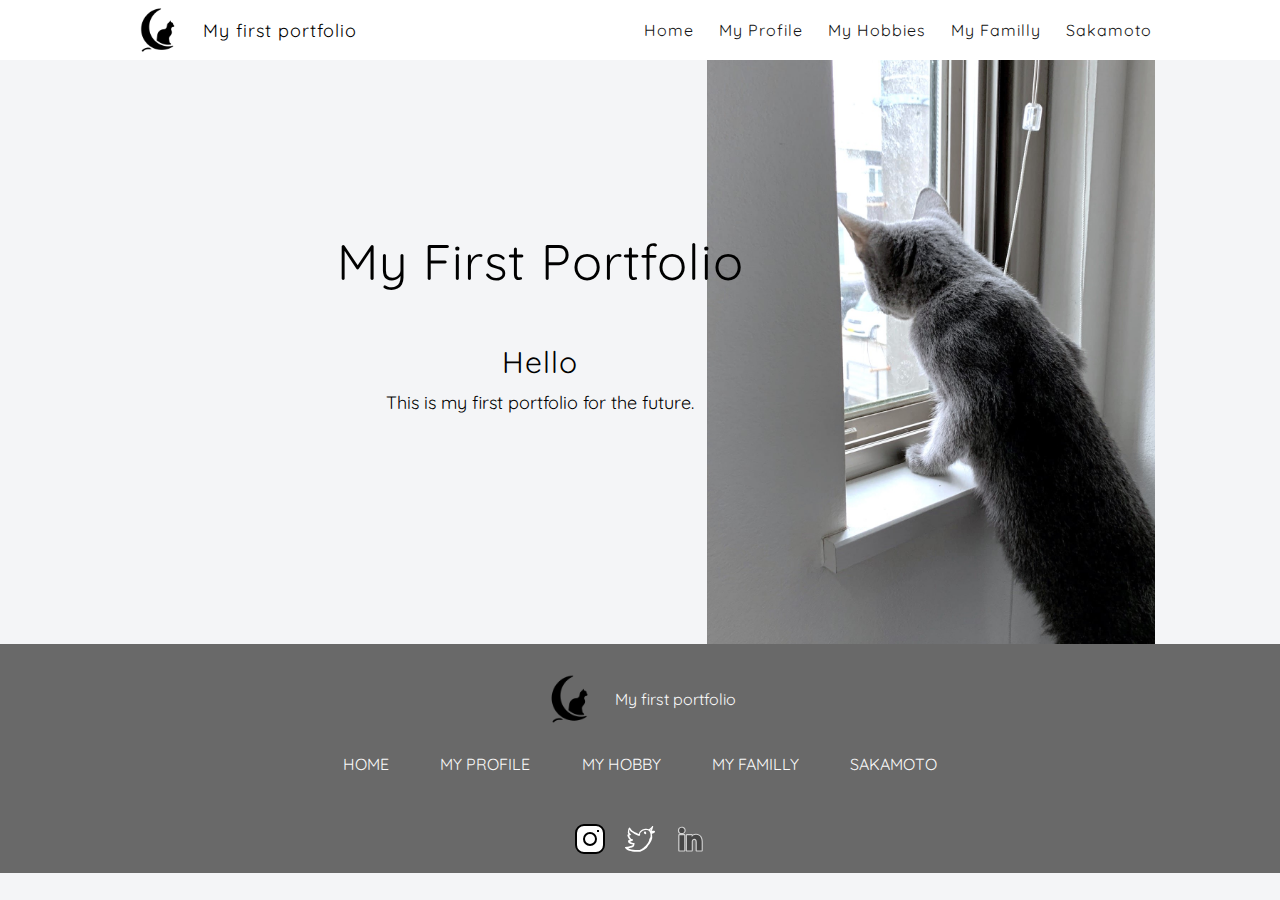
==== index.html @ bf7a6a35 "Initial commit" ====
<!DOCTYPE html>
<html lang="en">
    <head>
        <meta charset="UTF-8">
        <meta http-equiv="X-UA-Compatible" content="IE=edge">
        <meta name="viewport" content="width=device-width, initial-scale=1.0">
        <title>My First Portfolio</title>
        <link rel="stylesheet" href="css/style.css">
    </head>
    <body>
        <!-- HEADER -->
        <nav class="nav-section"> <!-- ←This section has 2 block containers, one of those is for image and title, the other one is for links. -->
            <div class="nav-title">
                <img src="imgs/black-cat.png" alt="Icon of the cat">
                <p>My first portfolio</p>
            </div>
            <ul class="nav-links">
                <li><a href="index.html">Home</a></li>
                <li><a href="pages/profile.html">My Profile</a></li>
                <li><a href="pages/hobby.html">My Hobbies</a></li>
                <li><a href="pages/familly.html">My Familly</a></li>
                <li><a href="pages/cat.html">Sakamoto</a></li>
            </ul>
        </nav>
        <!-- MAIN -->
        <main class="landing-page"><!-- ←This section has 2 block containers. -->
            <section>
                <h1>My First Portfolio</h1>
            </section>
            <section>
                <h2>Hello</h2>
                <p>This is my first portfolio for the future.</p>
            </section>
        </main>
        <!-- FOOTER -->
        <footer id="footer-container"><!-- ←This section has 3 block containers. -->
            <div class="footer-logo">
                <img src="imgs/black-cat.png" alt="Icon of the cat">
                <p>My first portfolio</p>
            </div>
            <div>
                <ul class="footer-links">
                    <li><a href="index.html">HOME</a></li>
                    <li><a href="pages/profile.html">MY PROFILE</a></li>
                    <li><a href="pages/hobby.html">MY HOBBY</a></li>
                    <li><a href="pages/familly.html">MY FAMILLY</a></li>
                    <li><a href="pages/cat.html">SAKAMOTO</a></li>
                </ul> 
            </div>
            <div>
                <ul class="footer-sm">
                    <a href="#"><img src="imgs/instagram.svg" alt="My Instagram account"></a>
                    <a href="#"><img src="imgs/twitter.svg" alt="My Twitter account"></a>
                    <a href="#"><img src="imgs/linkedin.svg" alt="My Linkedin account"></a>
                </ul>
            </div>
        </footer>
    </body>
</html>
---- css/style.css ----
@import url('https://fonts.googleapis.com/css2?family=Quicksand:wght@300;400;500&display=swap');

*{
    margin: 0;
    padding: 0;
    box-sizing: border-box;   
    list-style-type: none;
    font-weight: normal;
    text-decoration: none;
    font-family: 'Quicksand', sans-serif;
}

body {
    background-color:#F4F5F7
}

html { 
    scroll-behavior: smooth;
}

/* ----------HEADER SECTION---------- */

/* Flex container */
.nav-section { 
    display: flex;
    align-items: center;
    flex-wrap: wrap;
    justify-content: space-between;
    letter-spacing: 1px;
    background-color: #fff;
    padding: 0% 10%;
}


/* Flex box and items */
.nav-title { 
    display: flex;
    align-items: center;
    flex-wrap: wrap;
}

.nav-title p {
    font-size: 18px;
}

.nav-title img { 
    margin-right: 15px;
    height: 60px;
    padding: 3%;
}

.nav-links { 
    display: flex;
    align-items: center;
    flex-wrap: wrap;
    column-gap: 25px;
}

.nav-links a { 
    color: #141414;
}

.nav-links a:hover {
    color: #31aae2;
    font-weight: bold;
}

/* ----------LANDING PAGE---------- */

/* Block container */
.landing-page {
    text-align: center;
    padding: 110px 10% 230px 10%;
    /* For Background img (cat) */
    background-image: url(../imgs/IMG_8532_Original.jpeg);
    background-size: 35%;
    background-repeat: no-repeat;
    background-position: 85% 0%;
    /**/
}

.landing-page h1{
    padding: 60px 200px 50px 0px;
    font-size: 50px;
    letter-spacing: 1px;
}

.landing-page h2{
    margin-bottom: 10px;
    padding: 0px 200px 0px 0px;
    font-size: 30px;
    letter-spacing: 1px;
}

.landing-page p {
    padding: 0px 200px 0px 0px;
    font-size: 18px;
}


/* ----------MY PROFILE PAGE---------- */


/* Block container */
.profile-container {
    margin: 100px 10%;
    padding: 3% 5%;
    border: solid 0.5px #141414;
}

.profile {
    text-align: center;
}

.profile h1 {
    position: relative;/* For underline */
    padding-bottom: 18px;
    font-size: 25px;
}

.profile h1:before {
    content: '';
    position: absolute; /* For underline */
    left: 50%;
    bottom: 15px; /*Vertical position of line*/
    width: 100px; /*Line length*/
    height: 1px; /*Line thickness*/
    transform: translateX(-50%); /*Justidication*/
    background-color: black; /*Line color*/
    border-radius: 2px; /*Roundness of a line*/
  }

.profile h2 {
    position: relative;/* For underline */
    padding-bottom: 20px;
    font-size: 20px;
}

.profile h2:before {
    content: '';
    position: absolute; /* For underline */
    left: 50%;
    bottom: 15px; /*Vertical position of line*/
    width: 100px; /*Line length*/
    height: 1px; /*Line thickness*/
    transform: translateX(-50%); /*Justification*/
    background-color: black; /*Line color*/
    border-radius: 2px; /*Roundness of a line*/
  }

.profile p {
    padding-bottom: 30px;
    font-size: 18px;
}

.map { /* Google Map container*/
    position: relative;
    width: 70%;
    padding-top: 30%;
}

.map iframe { /* Google Map */
    position: absolute;
    top: 0;
    left: 20%;
    width: 100%;
    height: 100%;
}


/* ----------MY HOBBY PAGE---------- */


/* Flex container */
.hobby-container {
    display: flex;
    padding: 0% 10%;
}

/* Flex Box and items */

/* Sidebar */
.hobby-sidebar {
    display: flex;
    flex-direction: column; /* Vertical item */
    padding: 30px 15px;
    row-gap: 20px;
    padding-top: 25px;
}

.hobby-sidebar h1 {
    font-size: 25px;
    letter-spacing: 1px;
}

.hobby-sidebar ul {
    display: flex;
    flex-direction: column; /* Vertical item */
    row-gap: 15px;
    position: sticky; /* Tracking sidebar */
    top: 5px;
}

.hobby-sidebar a {
    font-size: 20px;
    color: #aaaaaa;
}

.hobby-sidebar img { /* Scroll arrow img */
    width: 20px;
    margin-left: auto;
    position: sticky; /* Tracking sidebar */
    top: 62%;
}

.li-fishing {
    position: relative; /* For sidebar links */
    border-left: #31aae2 solid 2px;
    padding-left: 10px;
}

.li-fishing a:hover {
    color: black;
}

.li-fishing a::after {
    position: absolute; /* For sidebar links */
    bottom: 0; /*Vertical position of line*/
    left: 50%; /* Justification */
    content: '';
    width: 0; /* Spreading under line */
    height: 2px; /*Line thickness*/
    background-color: #31aae2; /* Line color */
    transition: .3s; /* Spreading speed of underline */
    transform: translateX(-50%); /* Justification */
  }
  
.li-fishing a:hover::after{
    width: 100%;
}

.li-snowboarding {
    position: relative;
    border-left: #31aae2 solid 2px;
    padding-left: 10px;
}

.li-snowboarding a:hover {
    color: black;
}

.li-snowboarding a::after { /* Same gimmick */
    position: absolute;
    bottom: 0;
    left: 50%;
    content: '';
    width: 0;
    height: 2px;
    background-color: #31aae2;
    transition: .3s;
    transform: translateX(-50%);
  }
  
.li-snowboarding a:hover::after{
    width: 100%;
}

.li-camping {
    position: relative;
    border-left: #31aae2 solid 2px;
    padding-left: 10px;
}

.li-camping a:hover {
    color: black;
}

.li-camping a::after { /* Same gimmick */
    position: absolute;
    bottom: 0;
    left: 50%;
    content: '';
    width: 0;
    height: 2px;
    background-color: #31aae2;
    transition: .3s;
    transform: translateX(-50%);
  }
  
.li-camping a:hover::after{
    width: 100%;
}

.li-motorcycle {
    position: relative;
    border-left: #31aae2 solid 2px;
    padding-left: 10px;
}

.li-motorcycle a:hover {
    color: black;
}

.li-motorcycle a::after { /* Same gimmick */
    position: absolute;
    bottom: 0;
    left: 50%;
    content: '';
    width: 0;
    height: 2px;
    background-color: #31aae2;
    transition: .3s;
    transform: translateX(-50%);
  }
  
.li-motorcycle a:hover::after{
    width: 100%;
}

.li-sakamoto {
    position: relative;
    border-left: #31aae2 solid 2px;
    padding-left: 10px;
}

.li-sakamoto a:hover {
    color: black;
}

.li-sakamoto a::after { /* Same gimmick */
    position: absolute;
    bottom: 0;
    left: 50%;
    content: '';
    width: 0;
    height: 2px;
    background-color: #31aae2;
    transition: .3s;
    transform: translateX(-50%);
  }
  
.li-sakamoto a:hover::after{
    width: 100%;
}

/* Gallery */
#fishing-section {
    display: flex;
    flex-wrap: wrap;
    row-gap: 40px;
    column-gap: 30px;
    padding-top: 8%;
    padding-left: 2%;
    position: relative; /* For titles and underline */
}

#fishing-section h2 {
    position: absolute; /* For titles and underline */
    top: 3%;
    font-size: 30px;
    letter-spacing: 2px;
}

#fishing-section h2::before {
    content: '';
    position: absolute; /* For titles and underline */
    left: 110%;
    bottom: 20px; /*Vertical position of line*/
    width: 820px; /*Line length*/
    height: 0.5px; /*Line thickness*/
    background-color: #31aae2; /*Line color*/
    border-radius: 5px; /*Roundness of a line*/
}

#fishing-section img {
    height: 205px;
    width: 100%;
}

#fishing-section img:hover{
    transform: scale(1.05);
    transition: transform 0.6s ease;
}

/*--------------------------------------------*/

#snowboarding-section { /* Same gimmick */
    display: flex;
    flex-wrap: wrap;
    row-gap: 40px;
    column-gap: 30px;
    padding-top: 8%;
    padding-left: 2%;
    position: relative;
}

#snowboarding-section h2 {
    position: absolute;
    top: 3%;
    font-size: 30px;
    letter-spacing: 2px;
}

#snowboarding-section h2::before {
    content: '';
    position: absolute;
    left: 110%;
    bottom: 20px;/*線の上下位置*/
    width: 700px;/*線の長さ*/
    height: 1px;/*線の太さ*/
    background-color: #31aae2;/*線の色*/
    border-radius: 2px;/*線の丸み*/
}

#snowboarding-section img {
    height: 205px;
    width: 100%;
}

#snowboarding-section img:hover{
    transform: scale(1.05);
    transition: transform 0.6s ease;
}

/*--------------------------------------------*/

#camping-section { /* Same gimmick */
    display: flex;
    flex-wrap: wrap;
    row-gap: 40px;
    column-gap: 30px;
    padding-top: 8%;
    padding-left: 2%;
    position: relative;
}

#camping-section h2 {
    position: absolute;
    top: 3%;
    font-size: 30px;
    letter-spacing: 2px;
}

#camping-section h2::before {
    content: '';
    position: absolute;
    left: 110%;
    bottom: 20px;/*線の上下位置*/
    width: 790px;/*線の長さ*/
    height: 1px;/*線の太さ*/
    background-color: #31aae2;/*線の色*/
    border-radius: 2px;/*線の丸み*/
}

#camping-section img {
    height: 205px;
    width: 100%;
}

#camping-section img:hover{
    transform: scale(1.05);
    transition: transform 0.6s ease;
}

/*--------------------------------------------*/

#motorcycle-section { /* Same gimmick */
    display: flex;
    flex-wrap: wrap;
    row-gap: 40px;
    column-gap: 30px;
    padding-top: 8%;
    padding-left: 2%;
    position: relative;
}

#motorcycle-section h2 {
    position: absolute;
    top: 3%;
    font-size: 30px;
    letter-spacing: 2px;
}

#motorcycle-section h2::before {
    content: '';
    position: absolute;
    left: 110%;
    bottom: 20px;/*線の上下位置*/
    width: 750px;/*線の長さ*/
    height: 1px;/*線の太さ*/
    background-color: #31aae2;/*線の色*/
    border-radius: 2px;/*線の丸み*/
}

#motorcycle-section img {
    height: 205px;
    width: 100%;
}

#motorcycle-section img:hover{
    transform: scale(1.05);
    transition: transform 0.6s ease;
}

/*--------------------------------------------*/

#sakamoto-section { /* Same gimmick */
    display: flex;
    flex-wrap: wrap;
    row-gap: 40px;
    column-gap: 30px;
    padding-top: 8%;
    padding-left: 2%;
    padding-bottom: 10%;
    position: relative;
}

#sakamoto-section h2 {
    position: absolute;
    top: 3%;
    font-size: 30px;
    letter-spacing: 2px;
}

#sakamoto-section h2::before {
    content: '';
    position: absolute;
    left: 110%;
    bottom: 20px;/*線の上下位置*/
    width: 750px;/*線の長さ*/
    height: 1px;/*線の太さ*/
    background-color: #31aae2;/*線の色*/
    border-radius: 2px;/*線の丸み*/
}

#sakamoto-section img {
    height: 205px;
    width: 100%;
}

#sakamoto-section img:hover{
    transform: scale(1.05);
    transition: transform 0.6s ease;
}


/* ----------MY FAMILLY PAGE---------- */

/* Block container with float*/
.familly-container {
    margin: 60px 10%;
}

.familly-section {
    border: #696969 solid 0.5px;
    padding: 30px;
}

.familly-section img {
    height: 200px;
    float: left; /* float img */
    margin-right: 30px;
    margin-bottom: 10px;
} 

.familly-section h1{
    font-size: 30px;
    padding-bottom: 20px;
    letter-spacing: 1px;
}

.familly-section h2 {
    padding-bottom: 20px;
    letter-spacing: 1px;
}

.familly-section p {
    letter-spacing: 1px;
    line-height: 1.5;
}

/* ----------SAKAMOTO PAGE---------- */

/* Block container with float*/
.cat-container {
    margin: 60px 10%;
}

.cat-section {
    border: #696969 solid 0.5px;
    padding: 30px;
}

.cat-section img {
    height: 200px;
    float: right; /* float img */
    margin-left: 30px;
    margin-bottom: 10px;
} 

.cat-section h1{
    font-size: 30px;
    padding-bottom: 20px;
    letter-spacing: 1px;
}

.cat-section h2 {
    padding-bottom: 20px;
    letter-spacing: 1px;
}

.cat-section p {
    letter-spacing: 1px;
    line-height: 1.5;
}

/* ----------FOOTER---------- */

/* Flex container */
#footer-container {
    display: flex;
    background-color: #696969;
    color: #f9f9f9;
    text-align: center;
    flex-direction: column; /* For my design */
}

#footer-container a {
    color: #f9f9f9;
}

/* Flex box and items */
.footer-logo, .footer-links, .footer-sm{
    display: flex;
    flex-wrap: wrap;
    align-items: center;
    justify-content: center;
}

.footer-logo {
    column-gap: 20px;
    padding: 30px;
}

.footer-logo img {
    width: 50px;
}

.footer-links {
    column-gap: 4%;
    margin-bottom: 50px;
}

.footer-links a:hover {
    font-weight: bold;
}

.footer-sm { /* Social Media logo */
    column-gap: 20px;
    padding-bottom: 15px;
}

.footer-sm img{
    width: 30px;
}

.footer-sm :hover{
    transform: translateY(-5px);
    transition: .3s;
}
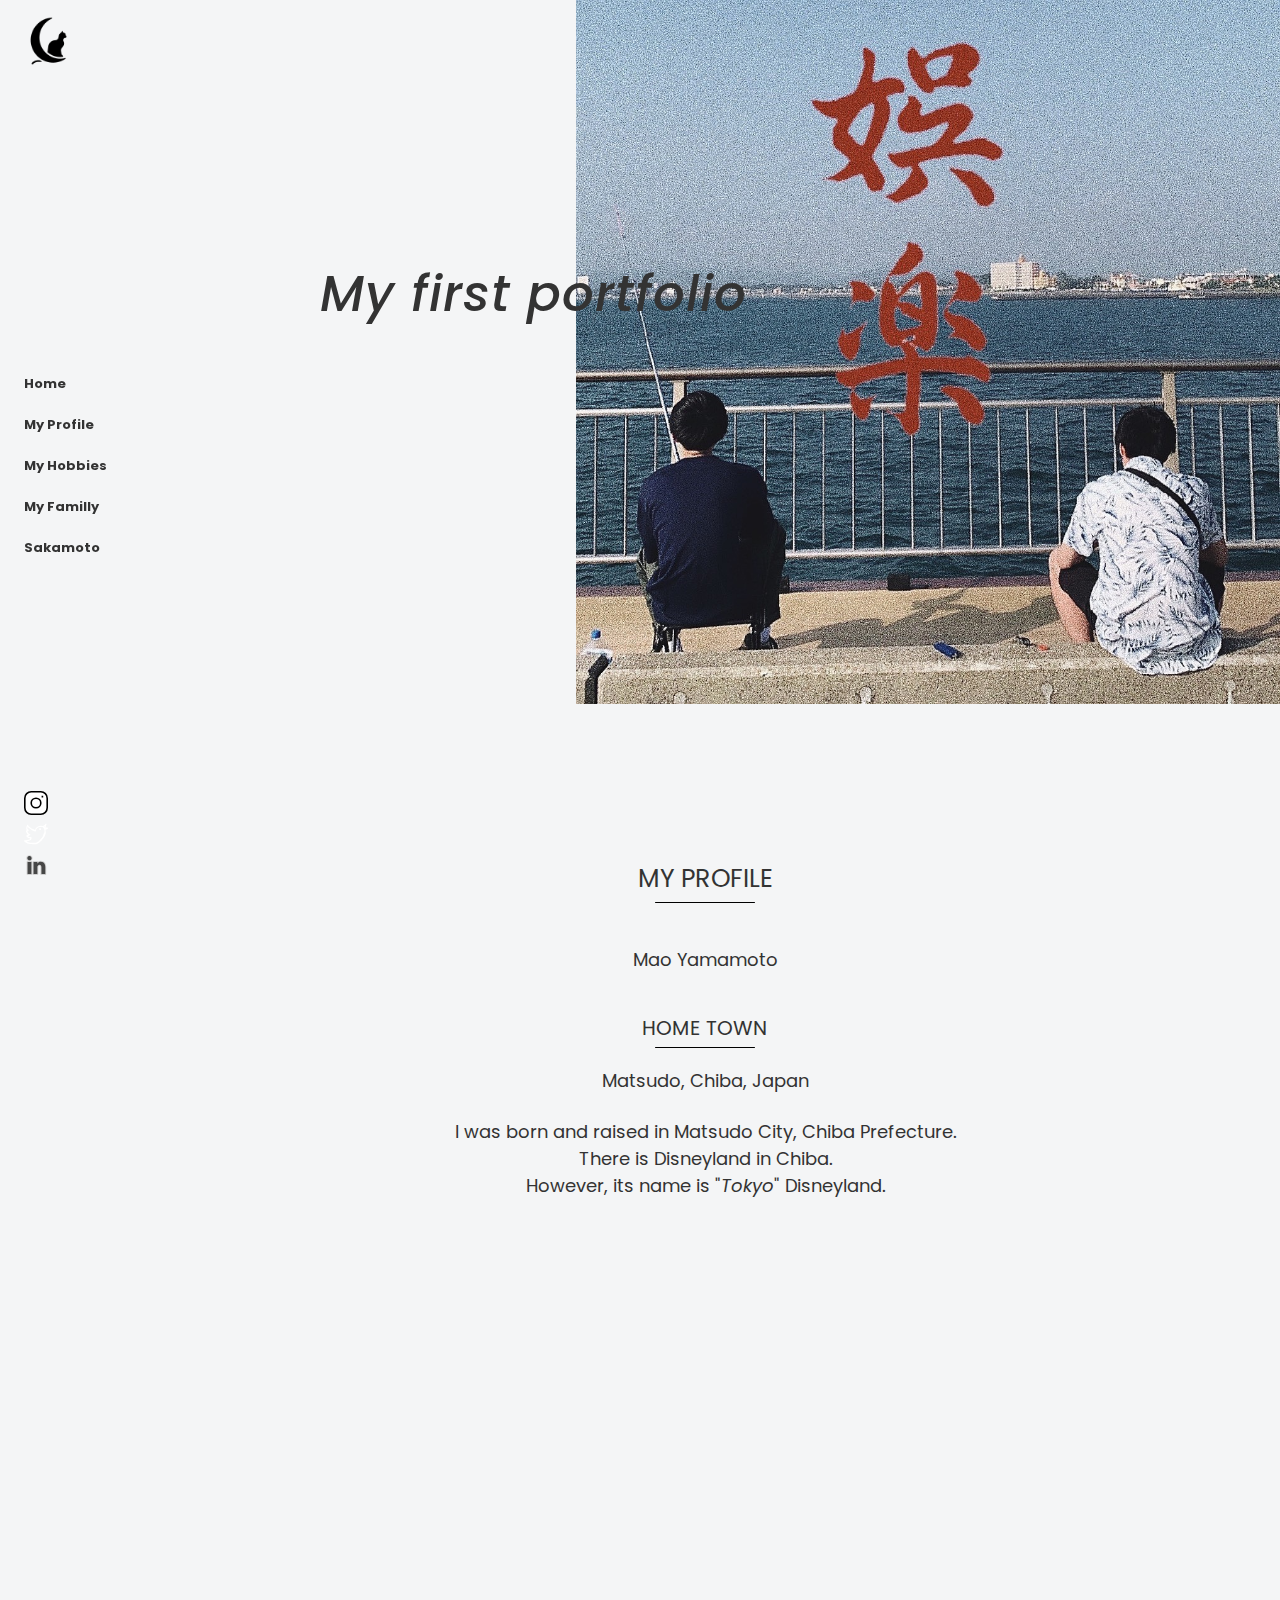
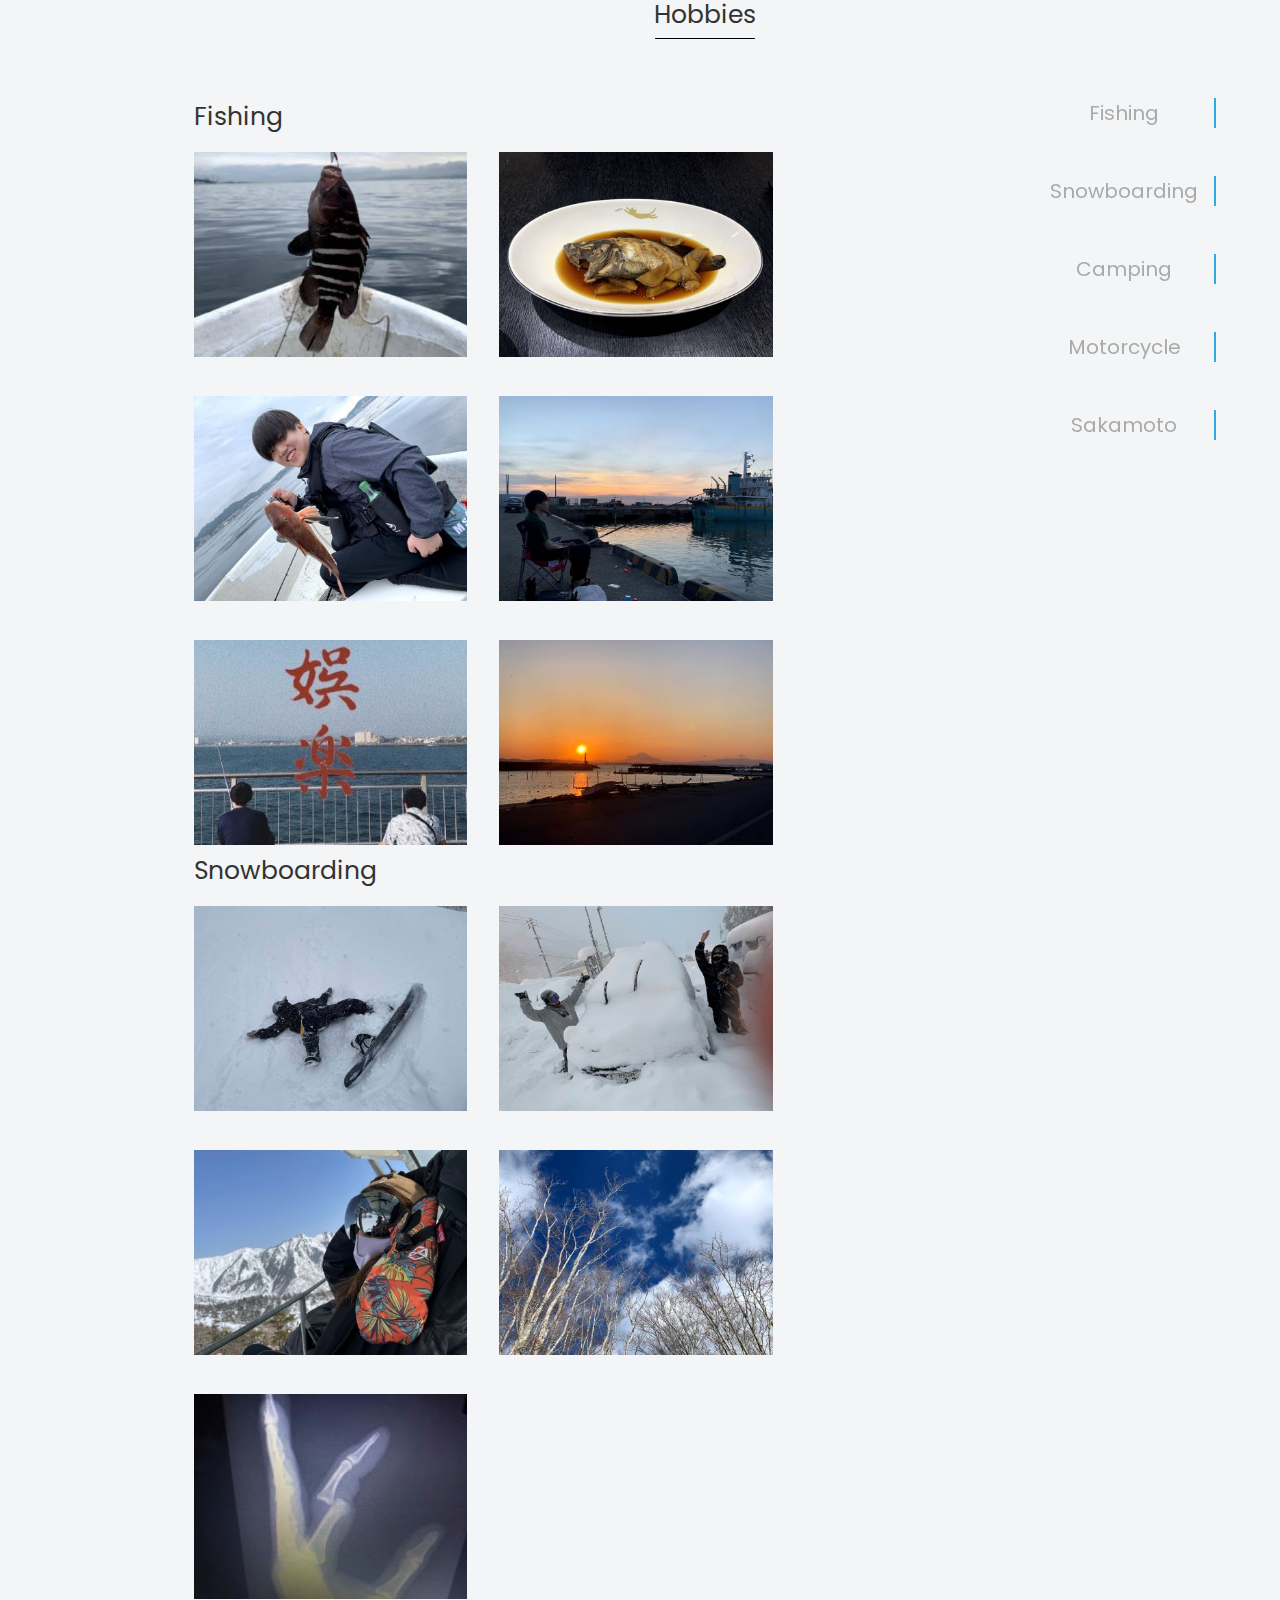
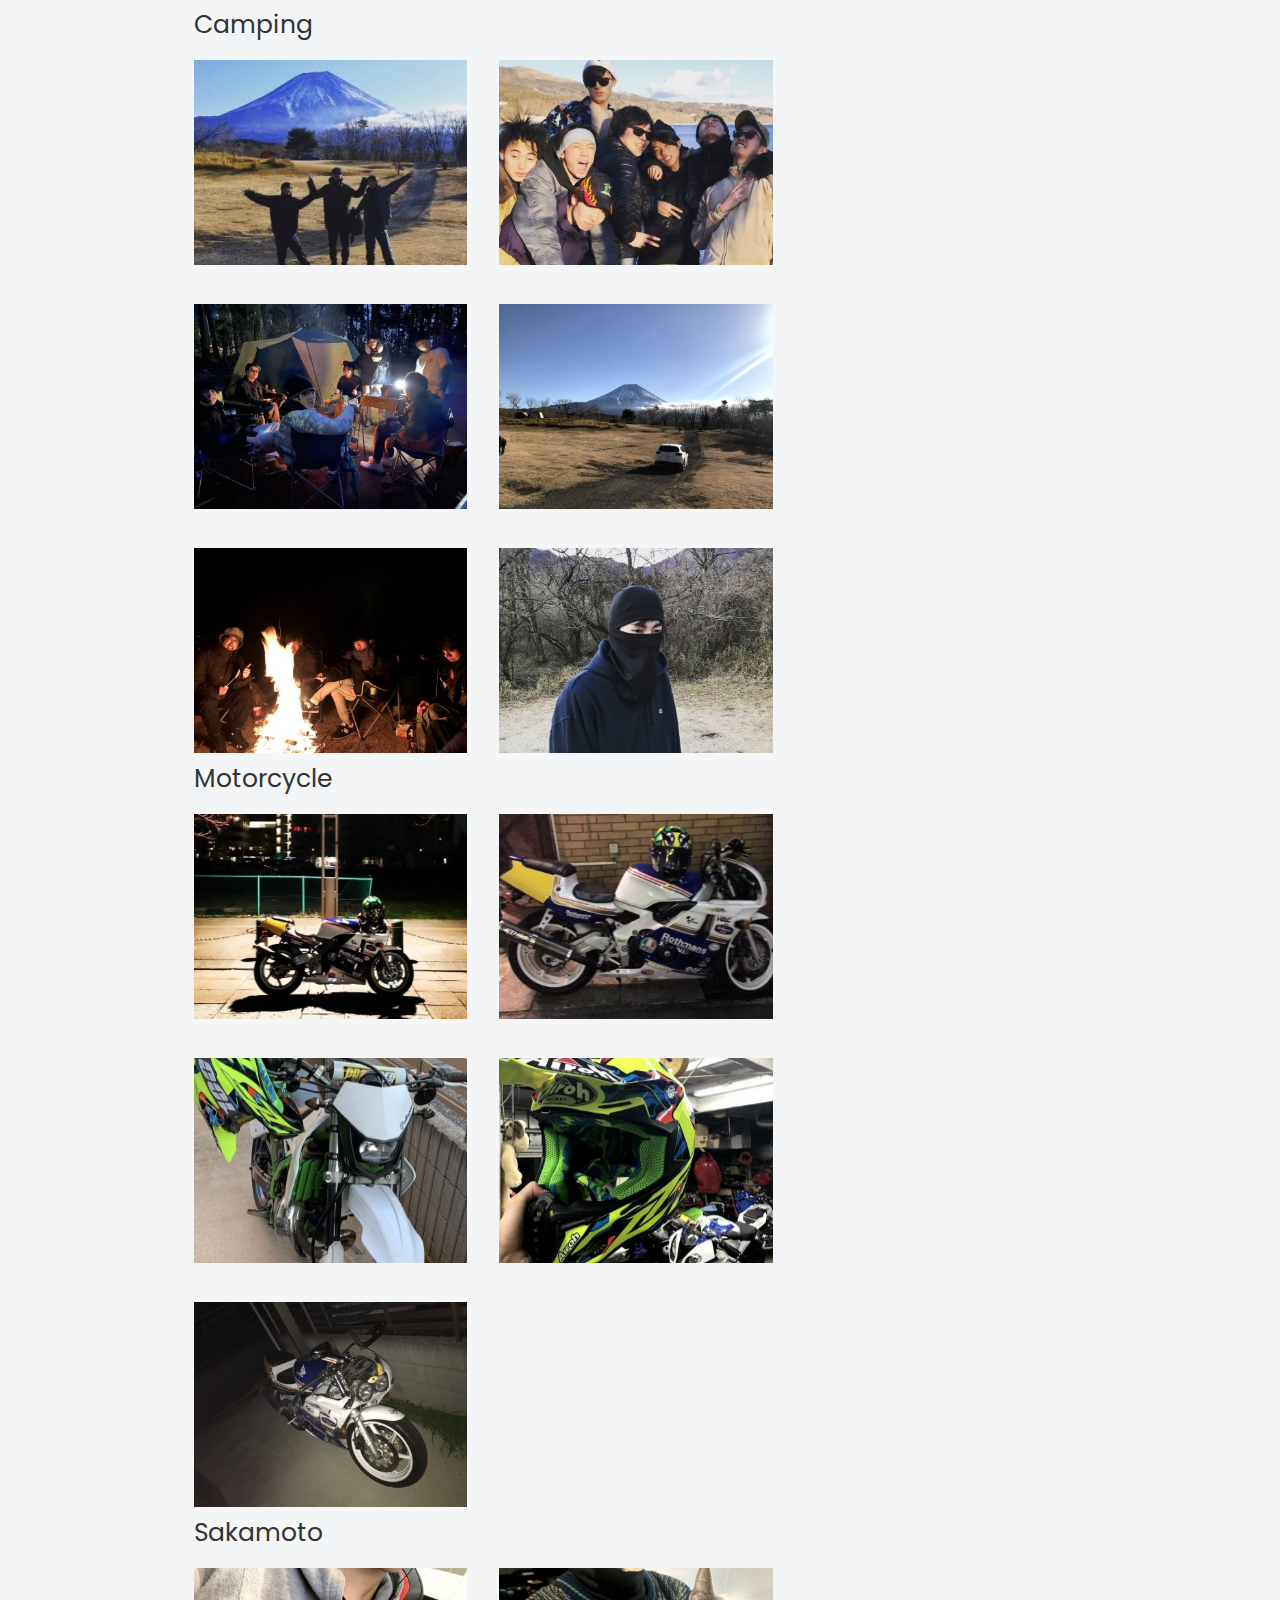
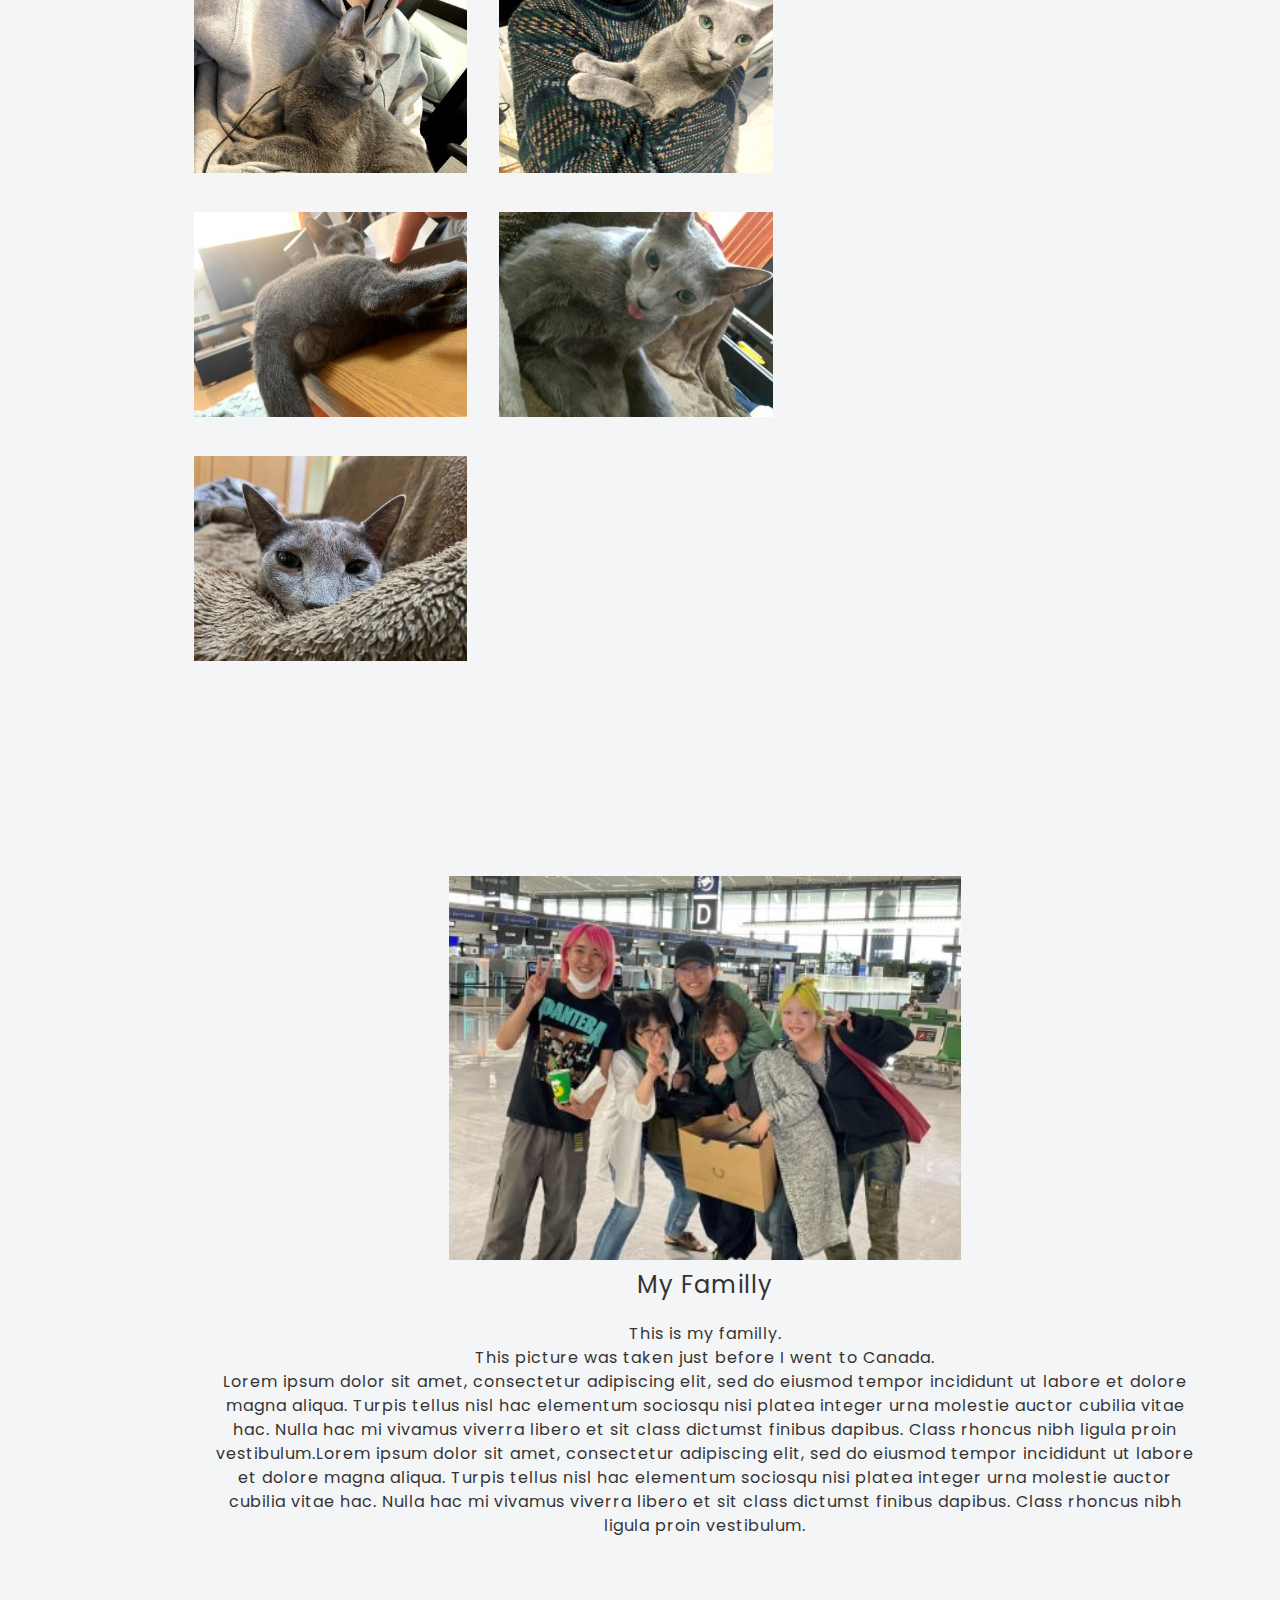
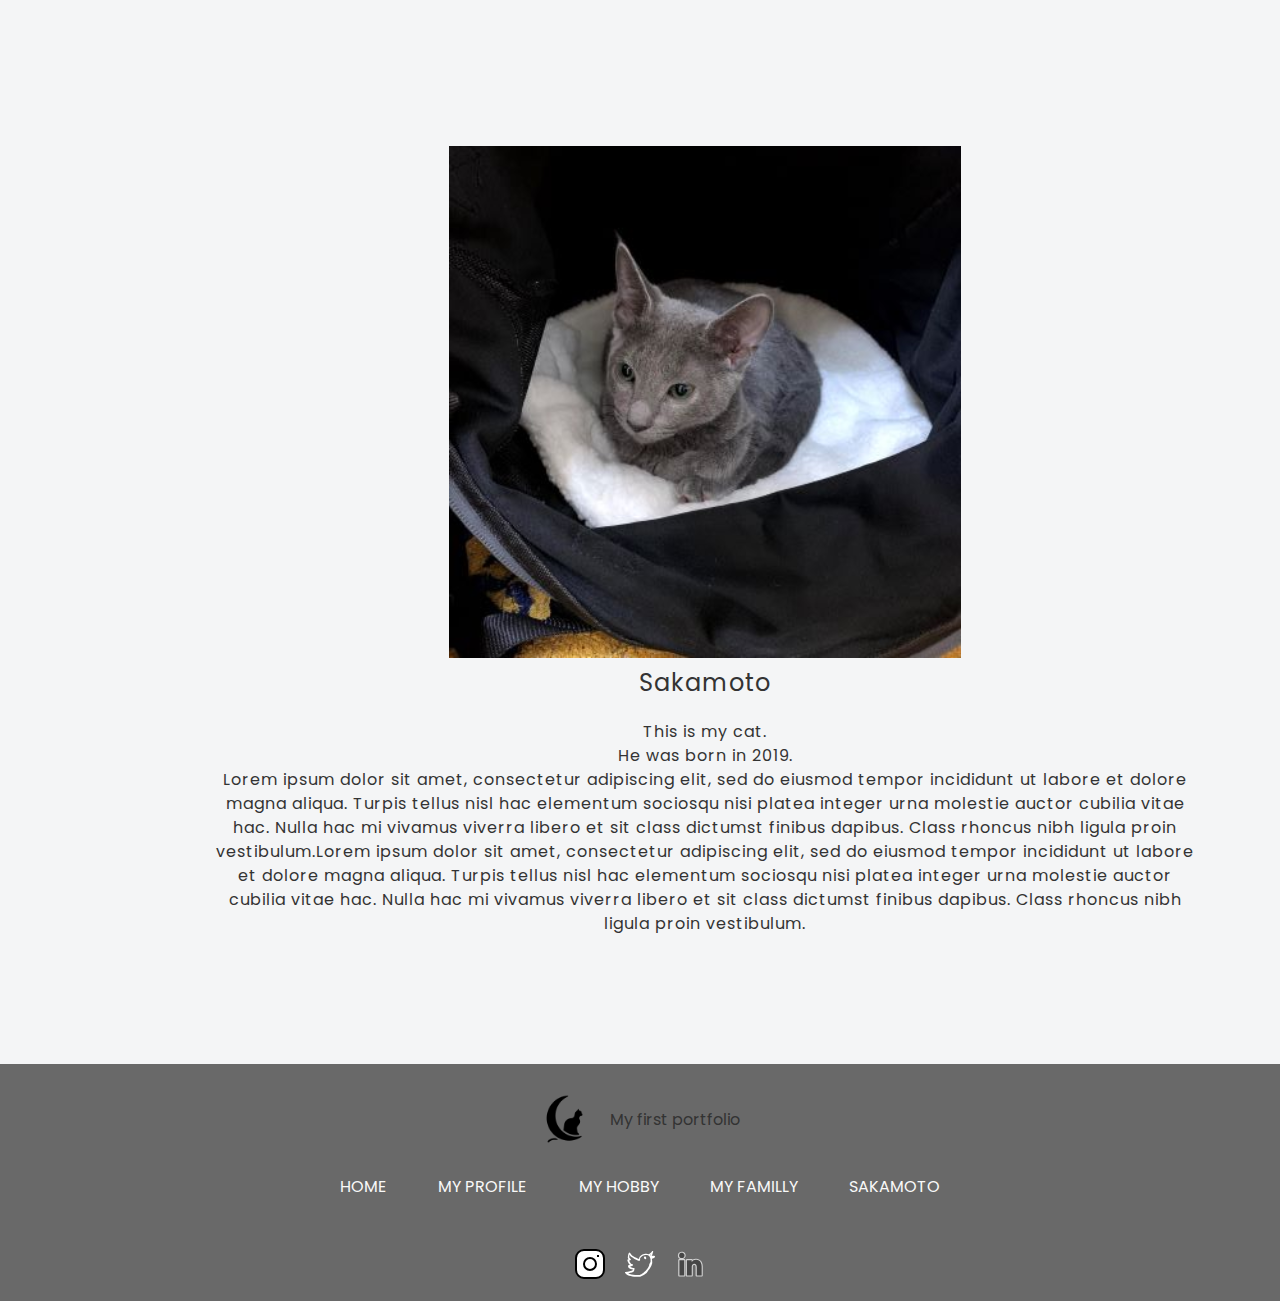
==== commit 55a468d5: "Finish" ====
--- a/index.html
+++ b/index.html
@@ -10,26 +10,157 @@
     <body>
         <!-- HEADER -->
         <nav class="nav-section"> <!-- ←This section has 2 block containers, one of those is for image and title, the other one is for links. -->
-            <div class="nav-title">
-                <img src="imgs/black-cat.png" alt="Icon of the cat">
-                <p>My first portfolio</p>
+                <div>
+                    <div class="nav-side">
+                        <a href="#"><img class="nav-image" src="imgs/black-cat.png" alt="Icon of the cat"></a>
+                        <ul class="nav-links">
+                            <li><a href="#">Home</a></li>
+                            <li><a href="#profile-container">My Profile</a></li>
+                            <li><a href="#hobby-container">My Hobbies</a></li>
+                            <li><a href="#familly-container">My Familly</a></li>
+                            <li><a href="#cat-container">Sakamoto</a></li>
+                        </ul>
+                        <ul class="header-sm">
+                            <li><a href="#"><img src="imgs/instagram.svg" alt="My Instagram account"></a></li>
+                            <li><a href="#"><img src="imgs/twitter.svg" alt="My Twitter account"></a></li>
+                            <li><a href="#"><img src="imgs/linkedin.svg" alt="My Linkedin account"></a></li>
+                        </ul>
+                    </div>
+                    <div class="nav-title">
+                        <div>
+                            <h1>My first portfolio</h1>
+                        </div>
+                    </div>
+                    <div class="main-image">
+                        <img src="imgs/goraku-1.JPG" alt="">
+                    </div>
+                </div>
+                <div>
+                    <div class="sp-link">
+                        <input type="checkbox" id="hamburger-check" class="hamburger-hidden">
+                        <label for="hamburger-check" class="hamburger-open"><span></span></label>
+                        <div class="hamburger-content">
+                            <ul class="hamburger-link"> 
+                                <li><a href="#">Home</a></li>
+                                <li><a href="#profile-container">My Profile</a></li>
+                                <li><a href="#hobby-container">My Hobbies</a></li>
+                                <li><a href="#familly-container">My Familly</a></li>
+                                <li><a href="#cat-container">Sakamoto</a></li>
+                            </ul>    
+                            <ul class="hamburger-sm">
+                                <li class="sp-sm"><a href="#"><img src="imgs/instagram.svg" alt="My Instagram account"></a></li>
+                                <li class="sp-sm"><a href="#"><img src="imgs/twitter.svg" alt="My Twitter account"></a></li>
+                                <li class="sp-sm"><a href="#"><img src="imgs/linkedin.svg" alt="My Linkedin account"></a></li>
+                            </ul>
+                        </div>
+                    </div>
+                </div>
             </div>
-            <ul class="nav-links">
-                <li><a href="index.html">Home</a></li>
-                <li><a href="pages/profile.html">My Profile</a></li>
-                <li><a href="pages/hobby.html">My Hobbies</a></li>
-                <li><a href="pages/familly.html">My Familly</a></li>
-                <li><a href="pages/cat.html">Sakamoto</a></li>
-            </ul>
         </nav>
         <!-- MAIN -->
-        <main class="landing-page"><!-- ←This section has 2 block containers. -->
-            <section>
-                <h1>My First Portfolio</h1>
+        <main class="container"><!-- ←This section has 2 block containers. -->
+            <section id="profile-container">
+                <h2>MY PROFILE</h2>
+                <article class="profile-section">
+                    <div class="profile">                        
+                        <p>Mao Yamamoto</p>
+                        <h3>HOME TOWN</h3>
+                        <p>Matsudo, Chiba, Japan</p>
+                        <p>I was born and raised in Matsudo City, Chiba Prefecture. <br>
+                            There is Disneyland in Chiba. <br>However, its name is "<em>Tokyo</em>" Disneyland.</p>
+                    </div>
+                    <div class="map">
+                        <iframe src="https://www.google.com/maps/embed?pb=!1m18!1m12!1m3!1d103554.18660148009!2d139.85818295476497!3d35.798255777170766!2m3!1f0!2f0!3f0!3m2!1i1024!2i768!4f13.1!3m3!1m2!1s0x6018837c157a353d%3A0xe9a6e851b12a2799!2z5pel5pys44CB5Y2D6JGJ55yM5p2-5oi45biC!5e0!3m2!1sja!2sca!4v1685925152002!5m2!1sja!2sca"
+                            style="border:0;" allowfullscreen="" loading="lazy" referrerpolicy="no-referrer-when-downgrade">
+                        </iframe>
+                    </div>
+                </article>
             </section>
-            <section>
-                <h2>Hello</h2>
-                <p>This is my first portfolio for the future.</p>
+            <section id="hobby-container">
+                <h2>Hobbies</h2>
+                <div class="hobby-section">
+                    <aside class="hobby-sidebar">
+                        <ul>
+                            <li class="li-hobby"><a href="#fishing-section">Fishing</a></li>
+                            <li class="li-hobby"><a href="#snowboarding-section">Snowboarding</a></li>
+                            <li class="li-hobby"><a href="#camping-section">Camping</a></li>
+                            <li class="li-hobby"><a href="#motorcycle-section">Motorcycle</a></li>
+                            <li class="li-hobby"><a href="#sakamoto-section">Sakamoto</a></li>
+                        </ul>
+                        <!-- <img src="imgs/scroll.png" alt="Scroll picture"> -->
+                    </aside>
+                    <article class="hobby-gallery">
+                        <div id="fishing-section"><!-- ←Id for page scroll -->
+                            <h3>Fishing</h3>
+                            <section class="fishing">
+                                <h4><img src="imgs/fishing1.jpg" alt="Fish picture"></h4>
+                                <h4><img src="imgs/fishing2.jpg" alt="Cooked fish pucture"></h4>
+                                <h4><img src="imgs/fishing3.jpg" alt="My friend with fish"></h4>
+                                <h4><img src="imgs/fishing4.jpg" alt="My friend in a port "></h4>
+                                <h4><img src="imgs/goraku.JPG" alt="Me with my friend"></h4>
+                                <h4><img src="imgs/yuuhi.jpg" alt="Beautiful sunset"></h4>
+                            </section>
+                        </div>
+                        <div id="snowboarding-section">
+                            <h3>Snowboarding</h3>
+                            <section class="snowboarding">
+                                <h4><img src="imgs/snowboarding1.jpg" alt="My friend on snow"></h4>
+                                <h4><img src="imgs/snowboarding2.jpg" alt="My car covered with snow"></h4>
+                                <h4><img src="imgs/snowboarding4.jpg" alt="My friend on a lift"></h4>
+                                <h4><img src="imgs/snowboarding6.jpg" alt="Beautiful sky"></h4>
+                                <h4><img src="imgs/snowboarding3.jpg" alt="X-ray of my friend's broken finger"></h4>
+                            </section>
+                        </div>
+                        <div id="camping-section">
+                            <h3>Camping</h3>    
+                            <section class="camping">
+                                <h4><img src="imgs/camping1.jpg" alt="Beautiful Mt.Fuji"></h4>
+                                <h4><img src="imgs/camping2.jpg" alt="My best friends"></h4>
+                                <h4><img src="imgs/camping3.jpg" alt="My best friends"></h4>
+                                <h4><img src="imgs/camping4.jpg" alt="Beautiful Mt.Fuji 2"></h4>
+                                <h4><img src="imgs/camping5.jpg" alt="Campfire"></h4>
+                                <h4><img src="imgs/camping6.jpg" alt="My hilarious friend"></h4>
+                            </section>
+                        </div>
+                        <div id="motorcycle-section">
+                            <h3>Motorcycle</h3>
+                            <section class="motorcycle">
+                                <h4><img src="imgs/motorcycle1.jpg" alt="My coolest moto"></h4>
+                                <h4><img src="imgs/motorcycle2.jpg" alt="CBR400RR"></h4>
+                                <h4><img src="imgs/motorcycle3.jpg" alt="KDX125SR"></h4>
+                                <h4><img src="imgs/motorcycle4.jpg" alt="My helmet"></h4>
+                                <h4><img src="imgs/motorcycle5.jpg" alt="When I fell down on a road"></h4>
+                            </section>
+                        </div>
+                        <div id="sakamoto-section">
+                            <h3>Sakamoto</h3>
+                            <section class="sakamoto">
+                                <h4><img src="imgs/sakamoto1.jpg" alt="My cat on me"></h4>
+                                <h4><img src="imgs/sakamoto2.jpg" alt="My cat in arm"></h4>
+                                <h4><img src="imgs/sakamoto3.jpg" alt="Before castration"></h4>
+                                <h4><img src="imgs/sakamoto4.jpg" alt="After castration"></h4>
+                                <h4><img src="imgs/sakamoto5.jpg" alt="My cat"></h4>
+                            </section>
+                        </div>
+                    </article>
+                </div>
+            </section>
+            <section id="familly-container">
+                <article class="familly-section">
+                    <img src="imgs/familly.jpg" alt="Photos with my familly">
+                    <h2>My Familly</h2>
+                    <p>This is my familly.</p>
+                    <p>This picture was taken just before I went to Canada. <br>
+                        Lorem ipsum dolor sit amet, consectetur adipiscing elit, sed do eiusmod tempor incididunt ut labore et dolore magna aliqua. Turpis tellus nisl hac elementum sociosqu nisi platea integer urna molestie auctor cubilia vitae hac. Nulla hac mi vivamus viverra libero et sit class dictumst finibus dapibus. Class rhoncus nibh ligula proin vestibulum.Lorem ipsum dolor sit amet, consectetur adipiscing elit, sed do eiusmod tempor incididunt ut labore et dolore magna aliqua. Turpis tellus nisl hac elementum sociosqu nisi platea integer urna molestie auctor cubilia vitae hac. Nulla hac mi vivamus viverra libero et sit class dictumst finibus dapibus. Class rhoncus nibh ligula proin vestibulum.</p>
+                </article>
+            </section>
+            <section id="cat-container">
+                <article class="cat-section">
+                    <img src="imgs/cat1.jpg" alt="My cat photo">
+                    <h2>Sakamoto</h2>
+                    <p>This is my cat.</p>
+                    <p>He was born in 2019. <br>Lorem ipsum dolor sit amet, consectetur adipiscing elit, sed do eiusmod tempor incididunt ut labore et dolore magna aliqua. Turpis tellus nisl hac elementum sociosqu nisi platea integer urna molestie auctor cubilia vitae hac. Nulla hac mi vivamus viverra libero et sit class dictumst finibus dapibus. Class rhoncus nibh ligula proin vestibulum.Lorem ipsum dolor sit amet, consectetur adipiscing elit, sed do eiusmod tempor incididunt ut labore et dolore magna aliqua. Turpis tellus nisl hac elementum sociosqu nisi platea integer urna molestie auctor cubilia vitae hac. Nulla hac mi vivamus viverra libero et sit class dictumst finibus dapibus. Class rhoncus nibh ligula proin vestibulum.</p>
+                </article>
             </section>
         </main>
         <!-- FOOTER -->
@@ -49,9 +180,9 @@
             </div>
             <div>
                 <ul class="footer-sm">
-                    <a href="#"><img src="imgs/instagram.svg" alt="My Instagram account"></a>
-                    <a href="#"><img src="imgs/twitter.svg" alt="My Twitter account"></a>
-                    <a href="#"><img src="imgs/linkedin.svg" alt="My Linkedin account"></a>
+                    <li><a href="#"><img src="imgs/instagram.svg" alt="My Instagram account"></a></li>
+                    <li><a href="#"><img src="imgs/twitter.svg" alt="My Twitter account"></a></li>
+                    <li><a href="#"><img src="imgs/linkedin.svg" alt="My Linkedin account"></a></li>
                 </ul>
             </div>
         </footer>
--- a/css/style.css
+++ b/css/style.css
@@ -1,4 +1,4 @@
-@import url('https://fonts.googleapis.com/css2?family=Quicksand:wght@300;400;500&display=swap');
+@import url('https://fonts.googleapis.com/css2?family=Poppins:ital,wght@0,100;0,200;0,300;0,400;0,500;0,600;1,100;1,200;1,300;1,400;1,500&display=swap');
 
 *{
     margin: 0;
@@ -7,57 +7,58 @@
     list-style-type: none;
     font-weight: normal;
     text-decoration: none;
-    font-family: 'Quicksand', sans-serif;
+    font-family: 'Poppins', sans-serif;
+    color: #333;
 }
 
 body {
-    background-color:#F4F5F7
+    background-color: #F4F5F6;
 }
 
 html { 
     scroll-behavior: smooth;
 }
 
+main {
+    margin-left: 130px;
+}
+
 /* ----------HEADER SECTION---------- */
 
 /* Flex container */
 .nav-section { 
-    display: flex;
-    align-items: center;
     flex-wrap: wrap;
     justify-content: space-between;
     letter-spacing: 1px;
-    background-color: #fff;
-    padding: 0% 10%;
-}
-
-
-/* Flex box and items */
-.nav-title { 
-    display: flex;
-    align-items: center;
-    flex-wrap: wrap;
-}
-
-.nav-title p {
-    font-size: 18px;
-}
-
-.nav-title img { 
-    margin-right: 15px;
-    height: 60px;
-    padding: 3%;
-}
+}
+
+.nav-side {
+    display: flex;
+    flex-direction: column;
+    padding: 1rem 1.5rem;
+    top: 0;
+    position: fixed;
+    height: 100vh;
+    justify-content: space-between;
+}
+
+
+.nav-image {
+    width: 50px;
+}
+
 
 .nav-links { 
     display: flex;
-    align-items: center;
-    flex-wrap: wrap;
-    column-gap: 25px;
-}
-
-.nav-links a { 
-    color: #141414;
+    flex-direction: column;
+    gap: 1rem;
+    letter-spacing: 0; 
+    margin-top: 4rem;
+}
+
+.nav-links a {
+    font-weight: 700;
+    font-size: 13px;
 }
 
 .nav-links a:hover {
@@ -65,140 +66,167 @@
     font-weight: bold;
 }
 
-/* ----------LANDING PAGE---------- */
+.header-sm {
+    align-items:baseline;    
+}
+
+.header-sm img {
+    width: 24px;
+}
+
+.nav-title { 
+    margin-left: 20rem;
+    margin-top: 16rem;
+}
+
+.nav-title h1 {
+    font-size: 50px;
+    font-weight: 500;
+    font-style: italic;
+}
+
+.main-image img {
+    width: 55%;
+    top: 0rem;
+    right: 0rem;
+    position: absolute;
+    z-index: -1;
+}
+
+.hamburger-hidden {
+    display: none;
+}
+
+
+/* ---------- MAIN ---------- */
+
+.container {
+    margin-top: 30rem;
+}
+
+
+/* ----------MY PROFILE PAGE---------- */
+
 
 /* Block container */
-.landing-page {
+#profile-container {
+    padding: 3rem 2rem;
+}
+
+#profile-container h2 {
+    position: relative;/* For underline */
+    margin-bottom: 3rem;
+    font-size: 25px;
     text-align: center;
-    padding: 110px 10% 230px 10%;
-    /* For Background img (cat) */
-    background-image: url(../imgs/IMG_8532_Original.jpeg);
-    background-size: 35%;
-    background-repeat: no-repeat;
-    background-position: 85% 0%;
-    /**/
-}
-
-.landing-page h1{
-    padding: 60px 200px 50px 0px;
-    font-size: 50px;
-    letter-spacing: 1px;
-}
-
-.landing-page h2{
-    margin-bottom: 10px;
-    padding: 0px 200px 0px 0px;
-    font-size: 30px;
-    letter-spacing: 1px;
-}
-
-.landing-page p {
-    padding: 0px 200px 0px 0px;
-    font-size: 18px;
-}
-
-
-/* ----------MY PROFILE PAGE---------- */
-
-
-/* Block container */
-.profile-container {
-    margin: 100px 10%;
-    padding: 3% 5%;
-    border: solid 0.5px #141414;
-}
-
-.profile {
-    text-align: center;
-}
-
-.profile h1 {
-    position: relative;/* For underline */
-    padding-bottom: 18px;
-    font-size: 25px;
-}
-
-.profile h1:before {
+}
+
+#profile-container h2:before {
     content: '';
     position: absolute; /* For underline */
     left: 50%;
-    bottom: 15px; /*Vertical position of line*/
+    bottom: -5px; /*Vertical position of line*/
     width: 100px; /*Line length*/
     height: 1px; /*Line thickness*/
     transform: translateX(-50%); /*Justidication*/
     background-color: black; /*Line color*/
     border-radius: 2px; /*Roundness of a line*/
-  }
-
-.profile h2 {
+}
+
+.profile-section {
+    display: flex;
+    flex-wrap: wrap;
+    flex-direction: column;  
+    align-items: center;
+    text-align: center;
+    gap: 1.5rem;
+}
+
+.profile {
+    display: flex;
+    flex-direction: column;
+    gap: 1.5rem;
+}
+
+.profile h3 {
     position: relative;/* For underline */
-    padding-bottom: 20px;
     font-size: 20px;
-}
-
-.profile h2:before {
+    margin-top: 1rem;
+}
+
+
+.profile h3:before { 
     content: '';
     position: absolute; /* For underline */
     left: 50%;
-    bottom: 15px; /*Vertical position of line*/
+    bottom: -5px; /*Vertical position of line */
+    width: 100px; /*Line length */
+    height: 1px; /*Line thickness */
+    transform: translateX(-50%); /*Justification */
+    background-color: black; /*Line color */
+    border-radius: 2px; /*Roundness of a line */
+} 
+
+.profile p {
+    font-size: 18px;
+}
+
+
+.map iframe { /* Google Map */
+    top: 0;
+    width: 30vw;
+    height: 30vh;
+}
+
+
+/* ----------MY HOBBY PAGE---------- */
+
+
+/* Flex container */
+#hobby-container {
+    padding: 3rem 4rem 8rem 4rem;
+}
+
+#hobby-container h2 {
+    position: relative;/* For underline */
+    margin-bottom: 4rem;
+    font-size: 25px;
+    text-align: center;
+}
+
+#hobby-container h2:before {
+    content: '';
+    position: absolute; /* For underline */
+    left: 50%;
+    bottom: -5px; /*Vertical position of line*/
     width: 100px; /*Line length*/
     height: 1px; /*Line thickness*/
-    transform: translateX(-50%); /*Justification*/
+    transform: translateX(-50%); /*Justidication*/
     background-color: black; /*Line color*/
     border-radius: 2px; /*Roundness of a line*/
-  }
-
-.profile p {
-    padding-bottom: 30px;
-    font-size: 18px;
-}
-
-.map { /* Google Map container*/
-    position: relative;
-    width: 70%;
-    padding-top: 30%;
-}
-
-.map iframe { /* Google Map */
-    position: absolute;
-    top: 0;
-    left: 20%;
-    width: 100%;
-    height: 100%;
-}
-
-
-/* ----------MY HOBBY PAGE---------- */
-
-
-/* Flex container */
-.hobby-container {
-    display: flex;
-    padding: 0% 10%;
-}
-
-/* Flex Box and items */
+}
+
+.hobby-section {
+    display: flex;
+    flex-direction: row-reverse;
+}
 
 /* Sidebar */
+
 .hobby-sidebar {
+    text-align: center;
+}
+
+.hobby-sidebar ul {
     display: flex;
     flex-direction: column; /* Vertical item */
-    padding: 30px 15px;
-    row-gap: 20px;
-    padding-top: 25px;
-}
-
-.hobby-sidebar h1 {
-    font-size: 25px;
-    letter-spacing: 1px;
-}
-
-.hobby-sidebar ul {
-    display: flex;
-    flex-direction: column; /* Vertical item */
-    row-gap: 15px;
+    row-gap: 3rem;
     position: sticky; /* Tracking sidebar */
-    top: 5px;
+    top: 8rem;
+}
+
+.hobby-sidebar li {
+    border-right: #31aae2 solid 2px;
+    padding-right: 1rem;
 }
 
 .hobby-sidebar a {
@@ -213,17 +241,16 @@
     top: 62%;
 }
 
-.li-fishing {
+.li-hobby {
     position: relative; /* For sidebar links */
-    border-left: #31aae2 solid 2px;
     padding-left: 10px;
 }
 
-.li-fishing a:hover {
+.li-hobby a:hover {
     color: black;
 }
 
-.li-fishing a::after {
+.li-hobby a::after {
     position: absolute; /* For sidebar links */
     bottom: 0; /*Vertical position of line*/
     left: 50%; /* Justification */
@@ -235,332 +262,124 @@
     transform: translateX(-50%); /* Justification */
   }
   
-.li-fishing a:hover::after{
+.li-hobby a:hover::after{
     width: 100%;
 }
 
-.li-snowboarding {
-    position: relative;
-    border-left: #31aae2 solid 2px;
-    padding-left: 10px;
-}
-
-.li-snowboarding a:hover {
-    color: black;
-}
-
-.li-snowboarding a::after { /* Same gimmick */
-    position: absolute;
-    bottom: 0;
-    left: 50%;
-    content: '';
-    width: 0;
-    height: 2px;
-    background-color: #31aae2;
-    transition: .3s;
-    transform: translateX(-50%);
-  }
-  
-.li-snowboarding a:hover::after{
-    width: 100%;
-}
-
-.li-camping {
-    position: relative;
-    border-left: #31aae2 solid 2px;
-    padding-left: 10px;
-}
-
-.li-camping a:hover {
-    color: black;
-}
-
-.li-camping a::after { /* Same gimmick */
-    position: absolute;
-    bottom: 0;
-    left: 50%;
-    content: '';
-    width: 0;
-    height: 2px;
-    background-color: #31aae2;
-    transition: .3s;
-    transform: translateX(-50%);
-  }
-  
-.li-camping a:hover::after{
-    width: 100%;
-}
-
-.li-motorcycle {
-    position: relative;
-    border-left: #31aae2 solid 2px;
-    padding-left: 10px;
-}
-
-.li-motorcycle a:hover {
-    color: black;
-}
-
-.li-motorcycle a::after { /* Same gimmick */
-    position: absolute;
-    bottom: 0;
-    left: 50%;
-    content: '';
-    width: 0;
-    height: 2px;
-    background-color: #31aae2;
-    transition: .3s;
-    transform: translateX(-50%);
-  }
-  
-.li-motorcycle a:hover::after{
-    width: 100%;
-}
-
-.li-sakamoto {
-    position: relative;
-    border-left: #31aae2 solid 2px;
-    padding-left: 10px;
-}
-
-.li-sakamoto a:hover {
-    color: black;
-}
-
-.li-sakamoto a::after { /* Same gimmick */
-    position: absolute;
-    bottom: 0;
-    left: 50%;
-    content: '';
-    width: 0;
-    height: 2px;
-    background-color: #31aae2;
-    transition: .3s;
-    transform: translateX(-50%);
-  }
-  
-.li-sakamoto a:hover::after{
-    width: 100%;
-}
-
 /* Gallery */
-#fishing-section {
+
+.hobby-gallery h3 {
+    font-size: 25px;
+    margin-bottom:1rem;
+}
+
+.fishing {
     display: flex;
     flex-wrap: wrap;
-    row-gap: 40px;
-    column-gap: 30px;
-    padding-top: 8%;
-    padding-left: 2%;
-    position: relative; /* For titles and underline */
-}
-
-#fishing-section h2 {
-    position: absolute; /* For titles and underline */
-    top: 3%;
-    font-size: 30px;
-    letter-spacing: 2px;
-}
-
-#fishing-section h2::before {
-    content: '';
-    position: absolute; /* For titles and underline */
-    left: 110%;
-    bottom: 20px; /*Vertical position of line*/
-    width: 820px; /*Line length*/
-    height: 0.5px; /*Line thickness*/
-    background-color: #31aae2; /*Line color*/
-    border-radius: 5px; /*Roundness of a line*/
-}
-
-#fishing-section img {
+    gap: 2rem;
+}
+
+
+.fishing img {
     height: 205px;
     width: 100%;
 }
 
-#fishing-section img:hover{
+.fishing img:hover{
     transform: scale(1.05);
     transition: transform 0.6s ease;
 }
 
 /*--------------------------------------------*/
 
-#snowboarding-section { /* Same gimmick */
+.snowboarding {
     display: flex;
     flex-wrap: wrap;
-    row-gap: 40px;
-    column-gap: 30px;
-    padding-top: 8%;
-    padding-left: 2%;
-    position: relative;
-}
-
-#snowboarding-section h2 {
-    position: absolute;
-    top: 3%;
-    font-size: 30px;
-    letter-spacing: 2px;
-}
-
-#snowboarding-section h2::before {
-    content: '';
-    position: absolute;
-    left: 110%;
-    bottom: 20px;/*線の上下位置*/
-    width: 700px;/*線の長さ*/
-    height: 1px;/*線の太さ*/
-    background-color: #31aae2;/*線の色*/
-    border-radius: 2px;/*線の丸み*/
-}
-
-#snowboarding-section img {
+    gap: 2rem;
+}
+
+
+.snowboarding img {
     height: 205px;
     width: 100%;
 }
 
-#snowboarding-section img:hover{
+.snowboarding img:hover{
     transform: scale(1.05);
     transition: transform 0.6s ease;
 }
 
+
 /*--------------------------------------------*/
 
-#camping-section { /* Same gimmick */
+.camping {
     display: flex;
     flex-wrap: wrap;
-    row-gap: 40px;
-    column-gap: 30px;
-    padding-top: 8%;
-    padding-left: 2%;
-    position: relative;
-}
-
-#camping-section h2 {
-    position: absolute;
-    top: 3%;
-    font-size: 30px;
-    letter-spacing: 2px;
-}
-
-#camping-section h2::before {
-    content: '';
-    position: absolute;
-    left: 110%;
-    bottom: 20px;/*線の上下位置*/
-    width: 790px;/*線の長さ*/
-    height: 1px;/*線の太さ*/
-    background-color: #31aae2;/*線の色*/
-    border-radius: 2px;/*線の丸み*/
-}
-
-#camping-section img {
+    gap: 2rem;
+}
+
+.camping img {
     height: 205px;
     width: 100%;
 }
 
-#camping-section img:hover{
+.camping img:hover{
     transform: scale(1.05);
     transition: transform 0.6s ease;
 }
 
 /*--------------------------------------------*/
 
-#motorcycle-section { /* Same gimmick */
+.motorcycle {
     display: flex;
     flex-wrap: wrap;
-    row-gap: 40px;
-    column-gap: 30px;
-    padding-top: 8%;
-    padding-left: 2%;
-    position: relative;
-}
-
-#motorcycle-section h2 {
-    position: absolute;
-    top: 3%;
-    font-size: 30px;
-    letter-spacing: 2px;
-}
-
-#motorcycle-section h2::before {
-    content: '';
-    position: absolute;
-    left: 110%;
-    bottom: 20px;/*線の上下位置*/
-    width: 750px;/*線の長さ*/
-    height: 1px;/*線の太さ*/
-    background-color: #31aae2;/*線の色*/
-    border-radius: 2px;/*線の丸み*/
-}
-
-#motorcycle-section img {
+    gap: 2rem;
+}
+
+
+.motorcycle img {
     height: 205px;
     width: 100%;
 }
 
-#motorcycle-section img:hover{
+.motorcycle img:hover{
     transform: scale(1.05);
     transition: transform 0.6s ease;
 }
 
 /*--------------------------------------------*/
 
-#sakamoto-section { /* Same gimmick */
+.sakamoto {
     display: flex;
     flex-wrap: wrap;
-    row-gap: 40px;
-    column-gap: 30px;
-    padding-top: 8%;
-    padding-left: 2%;
-    padding-bottom: 10%;
-    position: relative;
-}
-
-#sakamoto-section h2 {
-    position: absolute;
-    top: 3%;
-    font-size: 30px;
-    letter-spacing: 2px;
-}
-
-#sakamoto-section h2::before {
-    content: '';
-    position: absolute;
-    left: 110%;
-    bottom: 20px;/*線の上下位置*/
-    width: 750px;/*線の長さ*/
-    height: 1px;/*線の太さ*/
-    background-color: #31aae2;/*線の色*/
-    border-radius: 2px;/*線の丸み*/
-}
-
-#sakamoto-section img {
+    gap: 2rem;
+}
+
+
+.sakamoto img {
     height: 205px;
     width: 100%;
 }
 
-#sakamoto-section img:hover{
+.sakamoto img:hover{
     transform: scale(1.05);
     transition: transform 0.6s ease;
 }
 
-
 /* ----------MY FAMILLY PAGE---------- */
 
 /* Block container with float*/
-.familly-container {
-    margin: 60px 10%;
+#familly-container {
+    padding: 3rem 4rem 8rem 4rem;
 }
 
 .familly-section {
-    border: #696969 solid 0.5px;
-    padding: 30px;
+    padding: 2rem 1rem;
+    text-align: center;
 }
 
 .familly-section img {
-    height: 200px;
-    float: left; /* float img */
-    margin-right: 30px;
-    margin-bottom: 10px;
+    width: 40vw;
 } 
 
 .familly-section h1{
@@ -582,20 +401,18 @@
 /* ----------SAKAMOTO PAGE---------- */
 
 /* Block container with float*/
-.cat-container {
-    margin: 60px 10%;
+#cat-container {
+    padding: 3rem 4rem 8rem 4rem;
 }
 
 .cat-section {
-    border: #696969 solid 0.5px;
-    padding: 30px;
+    padding: 0 1rem;
+    text-align: center;
+
 }
 
 .cat-section img {
-    height: 200px;
-    float: right; /* float img */
-    margin-left: 30px;
-    margin-bottom: 10px;
+    width: 40vw;
 } 
 
 .cat-section h1{
@@ -668,3 +485,313 @@
     transform: translateY(-5px);
     transition: .3s;
 }
+
+.hamburger-hidden {
+    display: none;
+}
+
+.sp-links {
+    display: none;
+}
+
+.hamburger-link {
+    display: none;
+}
+
+.sp-sm {
+    display: none;
+}
+
+@media only screen and (max-width: 1000px) {
+    *{
+        margin: 0;
+        padding: 0;
+    }
+
+    main {
+        margin-left: 130px;
+        padding: 0;
+    }
+
+    .nav-side {
+        gap: 2rem;
+        justify-content: start;
+    }
+    
+    .main-image img{
+        width: 60vw;
+    }
+
+    .nav-title {
+        margin: 0;
+        padding-top: 29rem;
+        padding-left: 10rem;
+    }
+
+    .nav-title h1 {
+        font-size: 30px;
+    }
+
+    #profile-container {
+        padding: 2rem;
+        margin-top: -25rem;
+    }
+
+    .map iframe {
+        width: 60vw;
+    }
+    
+    #hobby-container {
+        padding: 1rem;
+    }
+
+    #hobby-container h2 {
+        margin-bottom: 2rem;
+    }
+
+    .hobby-section {
+        flex-direction: column;
+        align-items: center;
+    }
+
+    .hobby-section h3 {
+        margin: 2rem 0 1rem 0;
+    }
+
+    .hobby-sidebar ul{
+        flex-direction: row;
+        flex-wrap: wrap;
+        gap: 1rem;
+    }
+
+    .hobby-sidebar a {
+        font-size: 16px;
+    }
+
+    .fishing,
+    .camping,
+    .snowboarding,
+    .motorcycle,
+    .sakamoto {
+        flex-direction: row;
+        justify-content: space-evenly;
+    }
+
+    #familly-container {
+        padding: 1rem;
+    }
+
+    #cat-container {
+        padding: 1rem;
+    }
+
+    .footer-links {
+        display: none;
+    }
+
+}
+
+
+
+
+@media only screen and (max-width: 767px) {
+    *{
+        margin: 0;
+        padding: 0;
+    }
+
+    main {
+        margin: 0;
+        padding: 0;
+    }
+    
+    .hamburger-open {
+        position: fixed;  /* 位置を固定 */
+        top: 0;  /* 最上部 */
+        right: 0;  /* 右端 */
+        /* 中の要素を上下中央寄せ */
+        display: flex;
+        justify-content: center;
+        align-items: center;
+        /* サイズ指定 */
+        height: 70px;
+        width: 70px;
+        z-index: 100;
+        cursor: pointer;
+    }
+
+    .hamburger-open span,         /* 真ん中の線 */
+    .hamburger-open span:before,  /* 上の線 */
+    .hamburger-open span:after {  /* 下の線 */
+        content: "";
+        display: block;
+        height: 3px;
+        width: 30px;
+        border-radius: 3px;
+        background-color: #333333;
+        transition: .5s;
+        /* 3本線の位置は絶対位置で指定 */
+        position: absolute;
+    }
+  /* 上の線の位置 */
+    .hamburger-open span:before {
+        /* 真ん中の線と離す距離 */
+        bottom: 8px;
+    }
+  /* 下の線の位置 */
+    .hamburger-open span:after {
+        /* 真ん中の線と離す距離 */
+        top: 8px;
+    }
+
+    #hamburger-check:checked ~ .hamburger-open span {
+        background: rgba(255, 255, 255, 0);
+      }
+
+    #hamburger-check:checked ~ .hamburger-open span::before {
+        bottom: 0;
+        transform: rotate(45deg);
+    }
+      
+    #hamburger-check:checked ~ .hamburger-open span::after {
+        top: 0;
+        transform: rotate(-45deg);
+    }
+    
+    /* メニューのデザイン*/
+    .hamburger-content {
+        width: 100%;
+        height: 100%;
+        position: fixed;
+        top: 0;
+        left: -100%;/* メニューを画面の外に飛ばす */
+        z-index: 99;
+        transition: 1s;
+        background-color: rgba(255, 255, 255, 0.8);
+    }
+
+    .hamburger-link {
+        display: flex;
+        flex-direction: column;
+        align-items: center;
+        gap: 2rem;
+        margin-top: 6rem;
+    }
+
+    .hamburger-link li{
+        margin-top: 0.5rem;
+    }
+
+    .hamburger-link a {
+        font-weight: 700;
+        font-style: italic;
+        display: inline-block;
+        font-size: 20px;
+        text-align: center;
+    }
+
+    .hamburger-sm {
+        display: flex;
+        gap: 2rem;
+        justify-content: center;
+        margin-top: 2rem;
+    }
+
+    /* アイコンがクリックされたらメニューを表示 */
+    #hamburger-check:checked ~ .hamburger-content {
+    left: 0vw;/* メニューを画面に入れる */
+    }
+
+    .header-sm {
+        display: none;
+    }
+
+    .sp-sm {
+        display: block;
+    }
+    
+    .sp-sm img {
+        width: 35px;
+    }
+
+    .nav-links {
+        display: none;
+    }
+
+    .main-image img{
+        width: 90%;
+        top: 8rem;
+        left: 1rem;
+        right: 1rem;
+        text-align: center;
+    }
+
+    .nav-title {
+        margin: 0;
+        padding-left: 0;
+        padding-top: 30rem;
+    }
+
+    .nav-title h1 {
+        font-size: 30px;
+        text-align: center;
+    }
+
+    #profile-container {
+        padding: 2rem;
+    }
+
+    .map iframe {
+        width: 100%;
+    }
+    
+    #hobby-container {
+        padding: 1rem;
+    }
+
+    #hobby-container h2 {
+        margin-bottom: 2rem;
+    }
+
+    .hobby-section {
+        flex-direction: column;
+        align-items: center;
+    }
+
+    .hobby-section h3 {
+        margin: 2rem 0 1rem 0;
+    }
+
+    .hobby-sidebar ul{
+        flex-direction: column;
+        flex-wrap: wrap;
+        gap: 1rem;
+    }
+
+    .hobby-sidebar a {
+        font-size: 16px;
+    }
+
+    .fishing,
+    .camping,
+    .snowboarding,
+    .motorcycle,
+    .sakamoto {
+        flex-direction: column;
+        align-items: center;
+    }
+
+    #familly-container {
+        padding: 1rem;
+    }
+
+    #cat-container {
+        padding: 1rem;
+    }
+
+    .footer-links {
+        display: none;
+    }
+
+}
+
